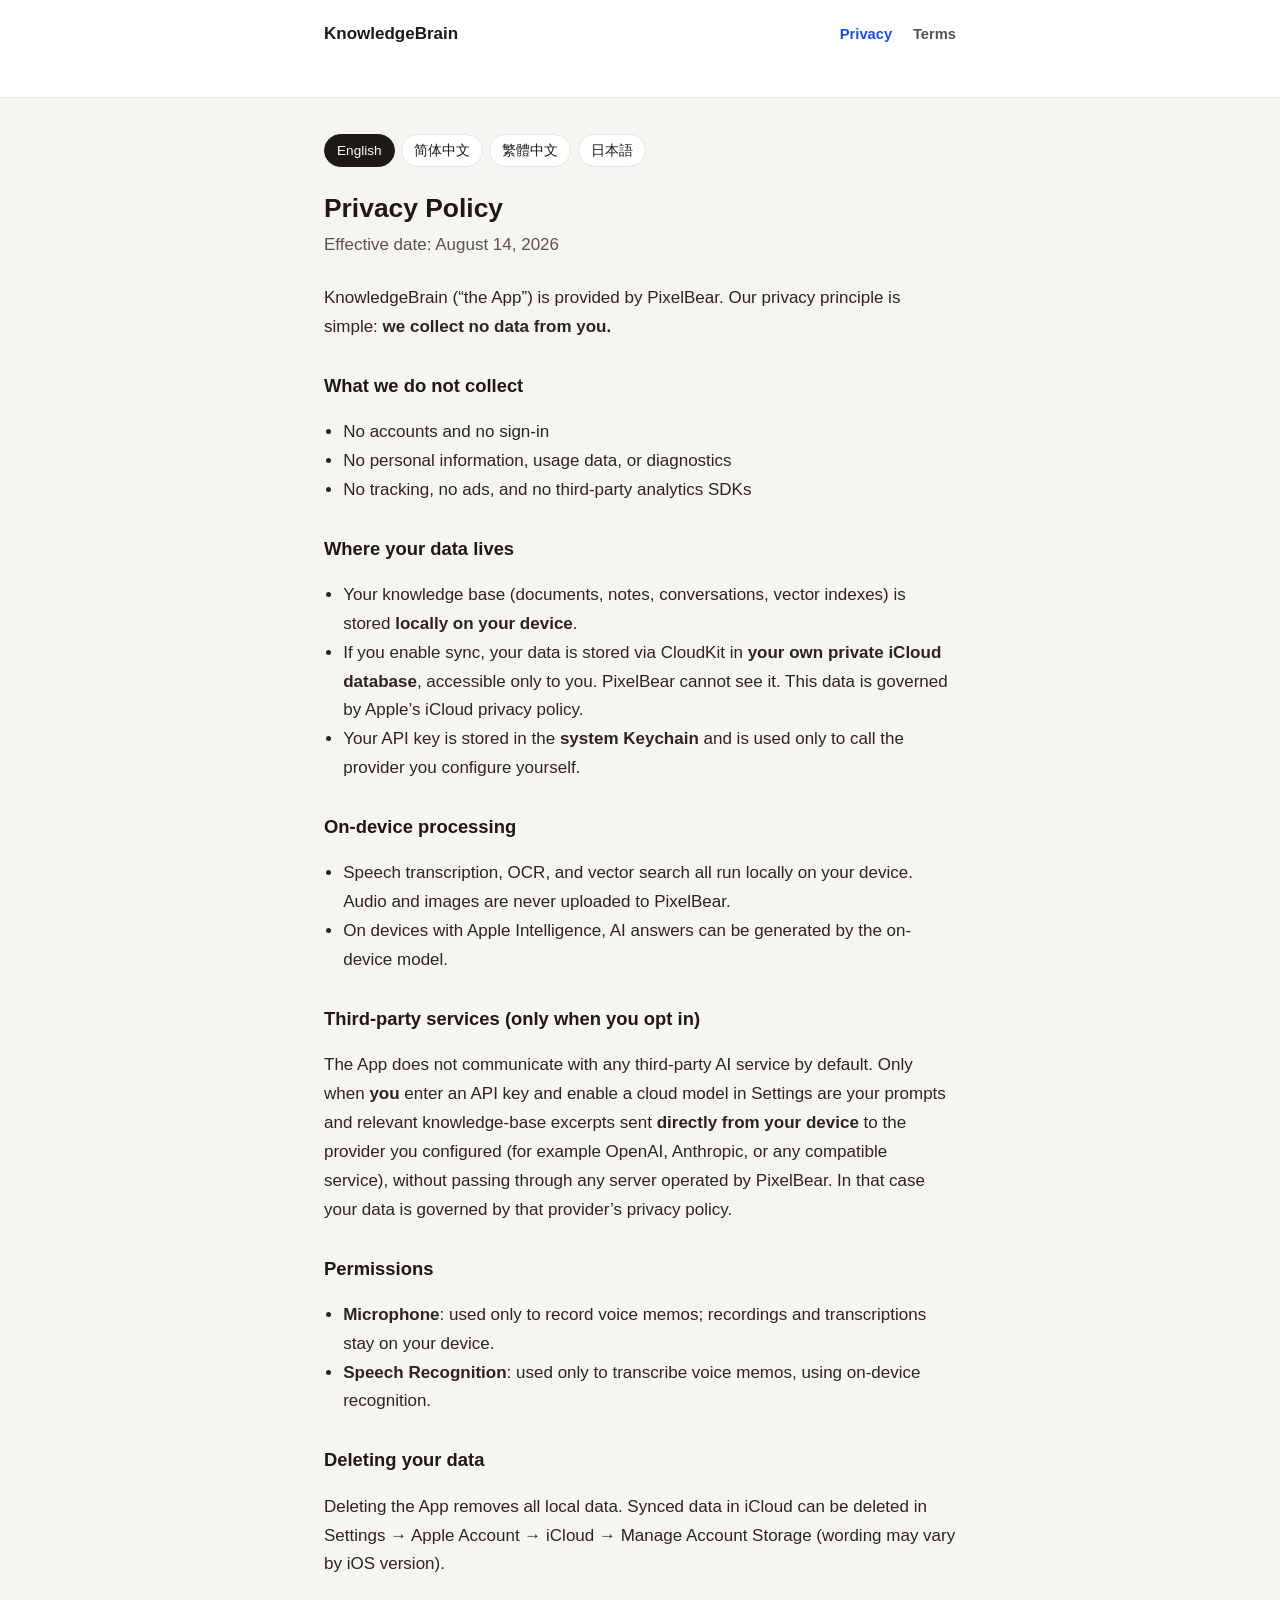
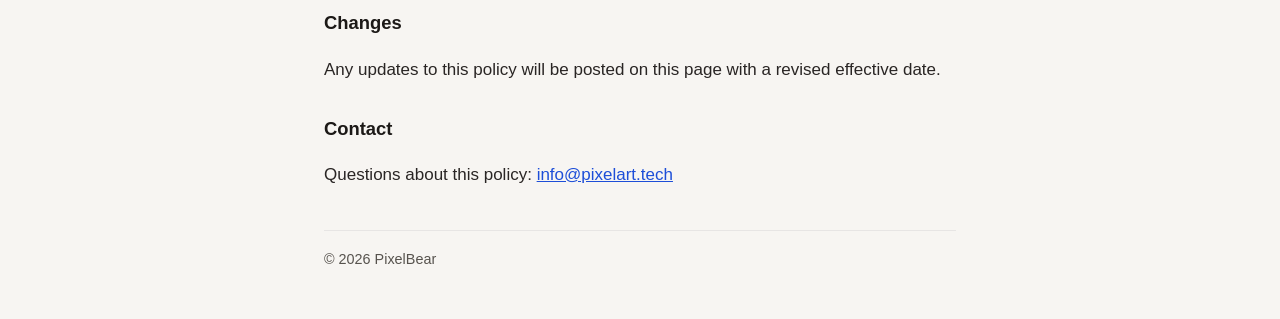
==== privacy.html @ 5ab7535d "Add KnowledgeBrain privacy policy and terms of use. Host a public four-language legal site for App S" ====
<!DOCTYPE html>
<html lang="en">
<head>
  <meta charset="utf-8">
  <meta name="viewport" content="width=device-width, initial-scale=1">
  <title>Privacy Policy · KnowledgeBrain</title>
  <link rel="stylesheet" href="style.css">
</head>
<body>
  <header>
    <div class="wrap brand">
      <a href="index.html">KnowledgeBrain</a>
      <nav class="nav">
        <a href="privacy.html" aria-current="page">Privacy</a>
        <a href="terms.html">Terms</a>
      </nav>
    </div>
  </header>
  <main class="wrap">
    <div class="langs" role="group" aria-label="Language">
      <button type="button" data-set-lang="en">English</button>
      <button type="button" data-set-lang="zh-Hans">简体中文</button>
      <button type="button" data-set-lang="zh-Hant">繁體中文</button>
      <button type="button" data-set-lang="ja">日本語</button>
    </div>

    <article data-lang-panel="en">
      <h1>Privacy Policy</h1>
      <p class="meta">Effective date: August 14, 2026</p>
      <p>KnowledgeBrain (“the App”) is provided by PixelBear. Our privacy principle is simple: <strong>we collect no data from you.</strong></p>
      <h2>What we do not collect</h2>
      <ul>
        <li>No accounts and no sign-in</li>
        <li>No personal information, usage data, or diagnostics</li>
        <li>No tracking, no ads, and no third-party analytics SDKs</li>
      </ul>
      <h2>Where your data lives</h2>
      <ul>
        <li>Your knowledge base (documents, notes, conversations, vector indexes) is stored <strong>locally on your device</strong>.</li>
        <li>If you enable sync, your data is stored via CloudKit in <strong>your own private iCloud database</strong>, accessible only to you. PixelBear cannot see it. This data is governed by Apple’s iCloud privacy policy.</li>
        <li>Your API key is stored in the <strong>system Keychain</strong> and is used only to call the provider you configure yourself.</li>
      </ul>
      <h2>On-device processing</h2>
      <ul>
        <li>Speech transcription, OCR, and vector search all run locally on your device. Audio and images are never uploaded to PixelBear.</li>
        <li>On devices with Apple Intelligence, AI answers can be generated by the on-device model.</li>
      </ul>
      <h2>Third-party services (only when you opt in)</h2>
      <p>The App does not communicate with any third-party AI service by default. Only when <strong>you</strong> enter an API key and enable a cloud model in Settings are your prompts and relevant knowledge-base excerpts sent <strong>directly from your device</strong> to the provider you configured (for example OpenAI, Anthropic, or any compatible service), without passing through any server operated by PixelBear. In that case your data is governed by that provider’s privacy policy.</p>
      <h2>Permissions</h2>
      <ul>
        <li><strong>Microphone</strong>: used only to record voice memos; recordings and transcriptions stay on your device.</li>
        <li><strong>Speech Recognition</strong>: used only to transcribe voice memos, using on-device recognition.</li>
      </ul>
      <h2>Deleting your data</h2>
      <p>Deleting the App removes all local data. Synced data in iCloud can be deleted in Settings → Apple Account → iCloud → Manage Account Storage (wording may vary by iOS version).</p>
      <h2>Changes</h2>
      <p>Any updates to this policy will be posted on this page with a revised effective date.</p>
      <h2>Contact</h2>
      <p>Questions about this policy: <a href="mailto:info@pixelart.tech">info@pixelart.tech</a></p>
    </article>

    <article data-lang-panel="zh-Hans" hidden>
      <h1>隐私政策</h1>
      <p class="meta">生效日期：2026 年 8 月 14 日</p>
      <p>KnowledgeBrain（以下简称“本应用”）由 PixelBear 提供。我们的隐私原则很简单：<strong>我们不收集你的任何数据。</strong></p>
      <h2>我们不收集的数据</h2>
      <ul>
        <li>不注册账号、不要求登录</li>
        <li>不收集个人信息、使用数据或诊断数据</li>
        <li>不使用任何追踪技术，不含广告，不含第三方分析 SDK</li>
      </ul>
      <h2>你的数据存储在哪里</h2>
      <ul>
        <li>你的知识库内容（文档、笔记、会话、向量索引）存储在<strong>你的设备本地</strong>。</li>
        <li>如果你开启同步，数据通过 CloudKit 存入<strong>你自己的 iCloud 私有数据库</strong>，只有你能访问，PixelBear 无法查看。该数据受 Apple iCloud 隐私政策约束。</li>
        <li>你的 API Key 存储在<strong>系统钥匙串（Keychain）</strong>中，仅用于向你自行配置的服务商发起请求。</li>
      </ul>
      <h2>设备端处理</h2>
      <ul>
        <li>语音转写、OCR、向量检索均在设备本地完成，音频与图片不会上传给 PixelBear。</li>
        <li>在支持 Apple Intelligence 的设备上，AI 回答可由设备本地模型生成。</li>
      </ul>
      <h2>第三方服务（仅在你主动配置时）</h2>
      <p>本应用默认不与任何第三方 AI 服务通信。仅当你在设置中<strong>自行填写 API Key 并启用云端模型</strong>时，你的提问内容及相关知识库片段会从你的设备<strong>直接</strong>发送至你配置的服务商（如 OpenAI、Anthropic 或其他兼容服务），不经过 PixelBear 的任何服务器。此时你的数据受该服务商隐私政策约束。</p>
      <h2>权限说明</h2>
      <ul>
        <li><strong>麦克风</strong>：仅用于录制语音速记，录音与转写均保留在本地。</li>
        <li><strong>语音识别</strong>：仅用于将语音速记转为文字，使用设备端识别。</li>
      </ul>
      <h2>数据删除</h2>
      <p>删除本应用即可删除设备上的全部本地数据；iCloud 中的同步数据可在“设置 → Apple 账户 → iCloud → 管理账户储存空间”中删除（具体文案随 iOS 版本可能略有不同）。</p>
      <h2>政策变更</h2>
      <p>如本政策有更新，将在此页面公布并更新生效日期。</p>
      <h2>联系我们</h2>
      <p>如对本隐私政策有任何疑问，请发送邮件至 <a href="mailto:info@pixelart.tech">info@pixelart.tech</a></p>
    </article>

    <article data-lang-panel="zh-Hant" hidden>
      <h1>隱私權政策</h1>
      <p class="meta">生效日期：2026 年 8 月 14 日</p>
      <p>KnowledgeBrain（以下稱「本 App」）由 PixelBear 提供。我們的隱私原則很簡單：<strong>我們不收集你的任何資料。</strong></p>
      <h2>我們不收集的資料</h2>
      <ul>
        <li>不註冊帳號、不要求登入</li>
        <li>不收集個人資訊、使用資料或診斷資料</li>
        <li>不使用任何追蹤技術，不含廣告，不含第三方分析 SDK</li>
      </ul>
      <h2>你的資料儲存在哪裡</h2>
      <ul>
        <li>你的知識庫內容（文件、筆記、對話、向量索引）儲存在<strong>你的裝置本機</strong>。</li>
        <li>若你開啟同步，資料會透過 CloudKit 存入<strong>你自己的 iCloud 私人資料庫</strong>，只有你能存取，PixelBear 無法檢視。該資料受 Apple iCloud 隱私權政策約束。</li>
        <li>你的 API 金鑰儲存在<strong>系統鑰匙圈（Keychain）</strong>中，僅用於向你自行設定的服務商發起請求。</li>
      </ul>
      <h2>裝置端處理</h2>
      <ul>
        <li>語音轉寫、OCR、向量搜尋均在裝置本機完成，音訊與圖片不會上傳給 PixelBear。</li>
        <li>在支援 Apple Intelligence 的裝置上，AI 回答可由裝置本機模型產生。</li>
      </ul>
      <h2>第三方服務（僅在你主動設定時）</h2>
      <p>本 App 預設不與任何第三方 AI 服務通訊。僅當你在設定中<strong>自行填寫 API 金鑰並啟用雲端模型</strong>時，你的提問內容及相關知識庫片段會從你的裝置<strong>直接</strong>傳送至你設定的服務商（例如 OpenAI、Anthropic 或其他相容服務），不經過 PixelBear 的任何伺服器。此時你的資料受該服務商隱私權政策約束。</p>
      <h2>權限說明</h2>
      <ul>
        <li><strong>麥克風</strong>：僅用於錄製語音速記，錄音與轉寫均保留在本機。</li>
        <li><strong>語音辨識</strong>：僅用於將語音速記轉為文字，使用裝置端辨識。</li>
      </ul>
      <h2>資料刪除</h2>
      <p>刪除本 App 即可刪除裝置上的全部本機資料；iCloud 中的同步資料可在「設定 → Apple 帳號 → iCloud → 管理帳號儲存空間」中刪除（實際文案可能隨 iOS 版本略有不同）。</p>
      <h2>政策變更</h2>
      <p>如本政策有更新，將在此頁面公布並更新生效日期。</p>
      <h2>聯絡我們</h2>
      <p>如對本隱私權政策有任何疑問，請寄信至 <a href="mailto:info@pixelart.tech">info@pixelart.tech</a></p>
    </article>

    <article data-lang-panel="ja" hidden>
      <h1>プライバシーポリシー</h1>
      <p class="meta">施行日: 2026 年 8 月 14 日</p>
      <p>KnowledgeBrain（以下「本アプリ」）は PixelBear が提供します。プライバシーの原則は単純です。<strong>当社はあなたからデータを収集しません。</strong></p>
      <h2>収集しないデータ</h2>
      <ul>
        <li>アカウント登録やサインインはありません</li>
        <li>個人情報、利用データ、診断データは収集しません</li>
        <li>トラッキング、広告、第三者の分析 SDK はありません</li>
      </ul>
      <h2>データの保存場所</h2>
      <ul>
        <li>ナレッジベース（文書、ノート、会話、ベクトル索引）は<strong>お使いの端末内</strong>に保存されます。</li>
        <li>同期を有効にした場合、データは CloudKit 経由で<strong>あなた自身の iCloud プライベートデータベース</strong>に保存され、あなただけがアクセスできます。PixelBear は内容を閲覧できません。このデータは Apple の iCloud プライバシーポリシーの対象です。</li>
        <li>API キーは<strong>システムのキーチェーン</strong>に保存され、あなたが設定したプロバイダへのリクエストにのみ使用されます。</li>
      </ul>
      <h2>オンデバイス処理</h2>
      <ul>
        <li>音声書き起こし、OCR、ベクトル検索はすべて端末上で実行されます。音声や画像が PixelBear にアップロードされることはありません。</li>
        <li>Apple Intelligence 対応端末では、回答をオンデバイスモデルで生成できます。</li>
      </ul>
      <h2>第三者サービス（オプトイン時のみ）</h2>
      <p>本アプリは、初期状態では第三者の AI サービスと通信しません。<strong>あなたが</strong>設定で API キーを入力し、クラウドモデルを有効にした場合に限り、質問文および関連するナレッジの抜粋が<strong>端末から直接</strong>、設定したプロバイダ（OpenAI、Anthropic、その他互換サービスなど）へ送信されます。PixelBear が運営するサーバーを経由しません。その場合のデータ取り扱いは、当該プロバイダのプライバシーポリシーに従います。</p>
      <h2>権限</h2>
      <ul>
        <li><strong>マイク</strong>: ボイスメモの録音のみに使用します。録音と書き起こしは端末内に留まります。</li>
        <li><strong>音声認識</strong>: ボイスメモの文字起こしのみに使用し、オンデバイス認識を用います。</li>
      </ul>
      <h2>データの削除</h2>
      <p>本アプリを削除すると、端末上のローカルデータはすべて削除されます。iCloud 上の同期データは、「設定 → Apple アカウント → iCloud → アカウントストレージを管理」から削除できます（iOS のバージョンにより表記が異なる場合があります）。</p>
      <h2>変更</h2>
      <p>本ポリシーを更新する場合は、本ページに掲載し、施行日を改訂します。</p>
      <h2>お問い合わせ</h2>
      <p>本ポリシーに関するご質問は <a href="mailto:info@pixelart.tech">info@pixelart.tech</a> までご連絡ください。</p>
    </article>

    <footer>© 2026 PixelBear</footer>
  </main>
  <script src="lang.js"></script>
</body>
</html>
---- style.css ----
:root {
  --bg: #f7f5f2;
  --card: #fff;
  --text: #1c1917;
  --muted: #57534e;
  --line: #e7e5e4;
  --accent: #1d4ed8;
}
* { box-sizing: border-box; }
html { color-scheme: light; }
body {
  margin: 0;
  font: 17px/1.7 "SF Pro Text", "PingFang SC", "Hiragino Sans", "Noto Sans CJK", sans-serif;
  color: var(--text);
  background: var(--bg);
}
header {
  border-bottom: 1px solid var(--line);
  background: var(--card);
}
.wrap {
  max-width: 42rem;
  margin: 0 auto;
  padding: 1.25rem 1.25rem 3rem;
}
.brand {
  display: flex;
  justify-content: space-between;
  align-items: baseline;
  gap: 1rem;
  flex-wrap: wrap;
}
.brand a { color: inherit; text-decoration: none; font-weight: 650; }
.nav a {
  color: var(--muted);
  text-decoration: none;
  margin-left: 1rem;
  font-size: 0.92rem;
}
.nav a:hover, .nav a[aria-current="page"] { color: var(--accent); }
.langs {
  display: flex;
  flex-wrap: wrap;
  gap: 0.4rem;
  margin: 1rem 0 1.5rem;
}
.langs button {
  appearance: none;
  border: 1px solid var(--line);
  background: var(--card);
  color: var(--text);
  border-radius: 999px;
  padding: 0.25rem 0.75rem;
  cursor: pointer;
  font: inherit;
  font-size: 0.85rem;
}
.langs button[aria-pressed="true"] {
  background: #1c1917;
  color: #fff;
  border-color: #1c1917;
}
h1 { font-size: 1.65rem; line-height: 1.3; margin: 0 0 0.35rem; }
.meta { color: var(--muted); margin: 0 0 1.5rem; }
h2 { font-size: 1.15rem; margin: 1.75rem 0 0.5rem; }
p, li { color: #292524; }
ul { padding-left: 1.2rem; }
a { color: var(--accent); }
.card-list { list-style: none; padding: 0; }
.card-list li {
  background: var(--card);
  border: 1px solid var(--line);
  border-radius: 12px;
  margin: 0 0 0.75rem;
  padding: 1rem 1.1rem;
}
.card-list a { font-weight: 650; text-decoration: none; }
.card-list p { margin: 0.35rem 0 0; color: var(--muted); font-size: 0.95rem; }
footer {
  margin-top: 2.5rem;
  padding-top: 1rem;
  border-top: 1px solid var(--line);
  color: var(--muted);
  font-size: 0.9rem;
}
[hidden] { display: none !important; }
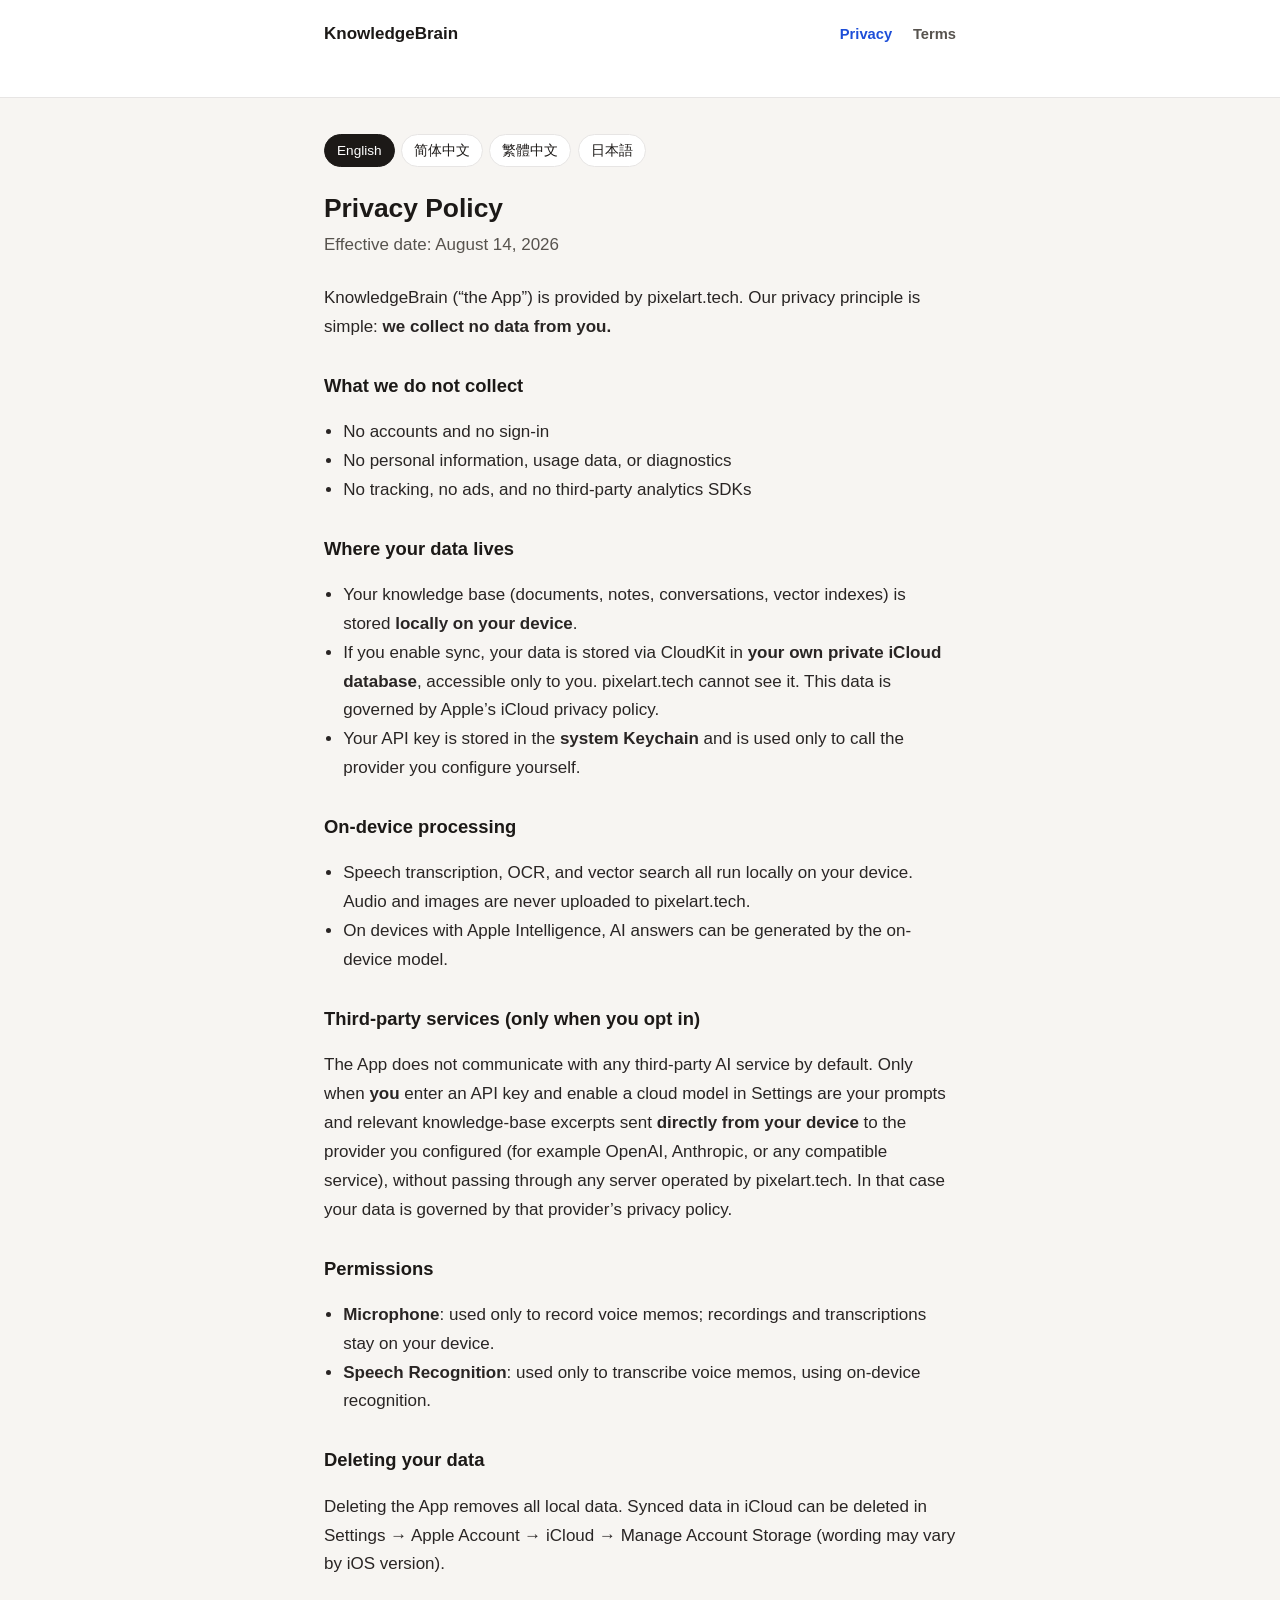
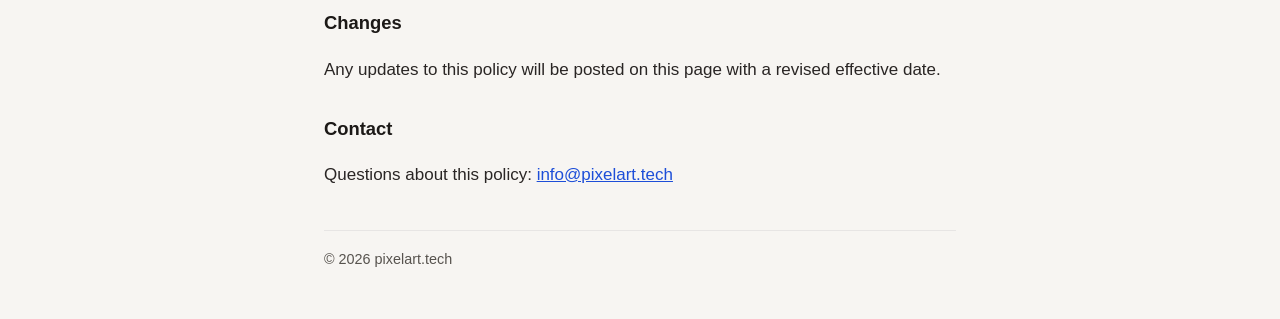
==== commit 5bcc8b60: "Replace PixelBear with pixelart.tech on legal pages. Use the public brand name that matches the cont" ====
--- a/privacy.html
+++ b/privacy.html
@@ -27,7 +27,7 @@
     <article data-lang-panel="en">
       <h1>Privacy Policy</h1>
       <p class="meta">Effective date: August 14, 2026</p>
-      <p>KnowledgeBrain (“the App”) is provided by PixelBear. Our privacy principle is simple: <strong>we collect no data from you.</strong></p>
+      <p>KnowledgeBrain (“the App”) is provided by pixelart.tech. Our privacy principle is simple: <strong>we collect no data from you.</strong></p>
       <h2>What we do not collect</h2>
       <ul>
         <li>No accounts and no sign-in</li>
@@ -37,16 +37,16 @@
       <h2>Where your data lives</h2>
       <ul>
         <li>Your knowledge base (documents, notes, conversations, vector indexes) is stored <strong>locally on your device</strong>.</li>
-        <li>If you enable sync, your data is stored via CloudKit in <strong>your own private iCloud database</strong>, accessible only to you. PixelBear cannot see it. This data is governed by Apple’s iCloud privacy policy.</li>
+        <li>If you enable sync, your data is stored via CloudKit in <strong>your own private iCloud database</strong>, accessible only to you. pixelart.tech cannot see it. This data is governed by Apple’s iCloud privacy policy.</li>
         <li>Your API key is stored in the <strong>system Keychain</strong> and is used only to call the provider you configure yourself.</li>
       </ul>
       <h2>On-device processing</h2>
       <ul>
-        <li>Speech transcription, OCR, and vector search all run locally on your device. Audio and images are never uploaded to PixelBear.</li>
+        <li>Speech transcription, OCR, and vector search all run locally on your device. Audio and images are never uploaded to pixelart.tech.</li>
         <li>On devices with Apple Intelligence, AI answers can be generated by the on-device model.</li>
       </ul>
       <h2>Third-party services (only when you opt in)</h2>
-      <p>The App does not communicate with any third-party AI service by default. Only when <strong>you</strong> enter an API key and enable a cloud model in Settings are your prompts and relevant knowledge-base excerpts sent <strong>directly from your device</strong> to the provider you configured (for example OpenAI, Anthropic, or any compatible service), without passing through any server operated by PixelBear. In that case your data is governed by that provider’s privacy policy.</p>
+      <p>The App does not communicate with any third-party AI service by default. Only when <strong>you</strong> enter an API key and enable a cloud model in Settings are your prompts and relevant knowledge-base excerpts sent <strong>directly from your device</strong> to the provider you configured (for example OpenAI, Anthropic, or any compatible service), without passing through any server operated by pixelart.tech. In that case your data is governed by that provider’s privacy policy.</p>
       <h2>Permissions</h2>
       <ul>
         <li><strong>Microphone</strong>: used only to record voice memos; recordings and transcriptions stay on your device.</li>
@@ -63,7 +63,7 @@
     <article data-lang-panel="zh-Hans" hidden>
       <h1>隐私政策</h1>
       <p class="meta">生效日期：2026 年 8 月 14 日</p>
-      <p>KnowledgeBrain（以下简称“本应用”）由 PixelBear 提供。我们的隐私原则很简单：<strong>我们不收集你的任何数据。</strong></p>
+      <p>KnowledgeBrain（以下简称“本应用”）由 pixelart.tech 提供。我们的隐私原则很简单：<strong>我们不收集你的任何数据。</strong></p>
       <h2>我们不收集的数据</h2>
       <ul>
         <li>不注册账号、不要求登录</li>
@@ -73,16 +73,16 @@
       <h2>你的数据存储在哪里</h2>
       <ul>
         <li>你的知识库内容（文档、笔记、会话、向量索引）存储在<strong>你的设备本地</strong>。</li>
-        <li>如果你开启同步，数据通过 CloudKit 存入<strong>你自己的 iCloud 私有数据库</strong>，只有你能访问，PixelBear 无法查看。该数据受 Apple iCloud 隐私政策约束。</li>
+        <li>如果你开启同步，数据通过 CloudKit 存入<strong>你自己的 iCloud 私有数据库</strong>，只有你能访问，pixelart.tech 无法查看。该数据受 Apple iCloud 隐私政策约束。</li>
         <li>你的 API Key 存储在<strong>系统钥匙串（Keychain）</strong>中，仅用于向你自行配置的服务商发起请求。</li>
       </ul>
       <h2>设备端处理</h2>
       <ul>
-        <li>语音转写、OCR、向量检索均在设备本地完成，音频与图片不会上传给 PixelBear。</li>
+        <li>语音转写、OCR、向量检索均在设备本地完成，音频与图片不会上传给 pixelart.tech。</li>
         <li>在支持 Apple Intelligence 的设备上，AI 回答可由设备本地模型生成。</li>
       </ul>
       <h2>第三方服务（仅在你主动配置时）</h2>
-      <p>本应用默认不与任何第三方 AI 服务通信。仅当你在设置中<strong>自行填写 API Key 并启用云端模型</strong>时，你的提问内容及相关知识库片段会从你的设备<strong>直接</strong>发送至你配置的服务商（如 OpenAI、Anthropic 或其他兼容服务），不经过 PixelBear 的任何服务器。此时你的数据受该服务商隐私政策约束。</p>
+      <p>本应用默认不与任何第三方 AI 服务通信。仅当你在设置中<strong>自行填写 API Key 并启用云端模型</strong>时，你的提问内容及相关知识库片段会从你的设备<strong>直接</strong>发送至你配置的服务商（如 OpenAI、Anthropic 或其他兼容服务），不经过 pixelart.tech 的任何服务器。此时你的数据受该服务商隐私政策约束。</p>
       <h2>权限说明</h2>
       <ul>
         <li><strong>麦克风</strong>：仅用于录制语音速记，录音与转写均保留在本地。</li>
@@ -99,7 +99,7 @@
     <article data-lang-panel="zh-Hant" hidden>
       <h1>隱私權政策</h1>
       <p class="meta">生效日期：2026 年 8 月 14 日</p>
-      <p>KnowledgeBrain（以下稱「本 App」）由 PixelBear 提供。我們的隱私原則很簡單：<strong>我們不收集你的任何資料。</strong></p>
+      <p>KnowledgeBrain（以下稱「本 App」）由 pixelart.tech 提供。我們的隱私原則很簡單：<strong>我們不收集你的任何資料。</strong></p>
       <h2>我們不收集的資料</h2>
       <ul>
         <li>不註冊帳號、不要求登入</li>
@@ -109,16 +109,16 @@
       <h2>你的資料儲存在哪裡</h2>
       <ul>
         <li>你的知識庫內容（文件、筆記、對話、向量索引）儲存在<strong>你的裝置本機</strong>。</li>
-        <li>若你開啟同步，資料會透過 CloudKit 存入<strong>你自己的 iCloud 私人資料庫</strong>，只有你能存取，PixelBear 無法檢視。該資料受 Apple iCloud 隱私權政策約束。</li>
+        <li>若你開啟同步，資料會透過 CloudKit 存入<strong>你自己的 iCloud 私人資料庫</strong>，只有你能存取，pixelart.tech 無法檢視。該資料受 Apple iCloud 隱私權政策約束。</li>
         <li>你的 API 金鑰儲存在<strong>系統鑰匙圈（Keychain）</strong>中，僅用於向你自行設定的服務商發起請求。</li>
       </ul>
       <h2>裝置端處理</h2>
       <ul>
-        <li>語音轉寫、OCR、向量搜尋均在裝置本機完成，音訊與圖片不會上傳給 PixelBear。</li>
+        <li>語音轉寫、OCR、向量搜尋均在裝置本機完成，音訊與圖片不會上傳給 pixelart.tech。</li>
         <li>在支援 Apple Intelligence 的裝置上，AI 回答可由裝置本機模型產生。</li>
       </ul>
       <h2>第三方服務（僅在你主動設定時）</h2>
-      <p>本 App 預設不與任何第三方 AI 服務通訊。僅當你在設定中<strong>自行填寫 API 金鑰並啟用雲端模型</strong>時，你的提問內容及相關知識庫片段會從你的裝置<strong>直接</strong>傳送至你設定的服務商（例如 OpenAI、Anthropic 或其他相容服務），不經過 PixelBear 的任何伺服器。此時你的資料受該服務商隱私權政策約束。</p>
+      <p>本 App 預設不與任何第三方 AI 服務通訊。僅當你在設定中<strong>自行填寫 API 金鑰並啟用雲端模型</strong>時，你的提問內容及相關知識庫片段會從你的裝置<strong>直接</strong>傳送至你設定的服務商（例如 OpenAI、Anthropic 或其他相容服務），不經過 pixelart.tech 的任何伺服器。此時你的資料受該服務商隱私權政策約束。</p>
       <h2>權限說明</h2>
       <ul>
         <li><strong>麥克風</strong>：僅用於錄製語音速記，錄音與轉寫均保留在本機。</li>
@@ -135,7 +135,7 @@
     <article data-lang-panel="ja" hidden>
       <h1>プライバシーポリシー</h1>
       <p class="meta">施行日: 2026 年 8 月 14 日</p>
-      <p>KnowledgeBrain（以下「本アプリ」）は PixelBear が提供します。プライバシーの原則は単純です。<strong>当社はあなたからデータを収集しません。</strong></p>
+      <p>KnowledgeBrain（以下「本アプリ」）は pixelart.tech が提供します。プライバシーの原則は単純です。<strong>当社はあなたからデータを収集しません。</strong></p>
       <h2>収集しないデータ</h2>
       <ul>
         <li>アカウント登録やサインインはありません</li>
@@ -145,16 +145,16 @@
       <h2>データの保存場所</h2>
       <ul>
         <li>ナレッジベース（文書、ノート、会話、ベクトル索引）は<strong>お使いの端末内</strong>に保存されます。</li>
-        <li>同期を有効にした場合、データは CloudKit 経由で<strong>あなた自身の iCloud プライベートデータベース</strong>に保存され、あなただけがアクセスできます。PixelBear は内容を閲覧できません。このデータは Apple の iCloud プライバシーポリシーの対象です。</li>
+        <li>同期を有効にした場合、データは CloudKit 経由で<strong>あなた自身の iCloud プライベートデータベース</strong>に保存され、あなただけがアクセスできます。pixelart.tech は内容を閲覧できません。このデータは Apple の iCloud プライバシーポリシーの対象です。</li>
         <li>API キーは<strong>システムのキーチェーン</strong>に保存され、あなたが設定したプロバイダへのリクエストにのみ使用されます。</li>
       </ul>
       <h2>オンデバイス処理</h2>
       <ul>
-        <li>音声書き起こし、OCR、ベクトル検索はすべて端末上で実行されます。音声や画像が PixelBear にアップロードされることはありません。</li>
+        <li>音声書き起こし、OCR、ベクトル検索はすべて端末上で実行されます。音声や画像が pixelart.tech にアップロードされることはありません。</li>
         <li>Apple Intelligence 対応端末では、回答をオンデバイスモデルで生成できます。</li>
       </ul>
       <h2>第三者サービス（オプトイン時のみ）</h2>
-      <p>本アプリは、初期状態では第三者の AI サービスと通信しません。<strong>あなたが</strong>設定で API キーを入力し、クラウドモデルを有効にした場合に限り、質問文および関連するナレッジの抜粋が<strong>端末から直接</strong>、設定したプロバイダ（OpenAI、Anthropic、その他互換サービスなど）へ送信されます。PixelBear が運営するサーバーを経由しません。その場合のデータ取り扱いは、当該プロバイダのプライバシーポリシーに従います。</p>
+      <p>本アプリは、初期状態では第三者の AI サービスと通信しません。<strong>あなたが</strong>設定で API キーを入力し、クラウドモデルを有効にした場合に限り、質問文および関連するナレッジの抜粋が<strong>端末から直接</strong>、設定したプロバイダ（OpenAI、Anthropic、その他互換サービスなど）へ送信されます。pixelart.tech が運営するサーバーを経由しません。その場合のデータ取り扱いは、当該プロバイダのプライバシーポリシーに従います。</p>
       <h2>権限</h2>
       <ul>
         <li><strong>マイク</strong>: ボイスメモの録音のみに使用します。録音と書き起こしは端末内に留まります。</li>
@@ -168,7 +168,7 @@
       <p>本ポリシーに関するご質問は <a href="mailto:info@pixelart.tech">info@pixelart.tech</a> までご連絡ください。</p>
     </article>
 
-    <footer>© 2026 PixelBear</footer>
+    <footer>© 2026 pixelart.tech</footer>
   </main>
   <script src="lang.js"></script>
 </body>
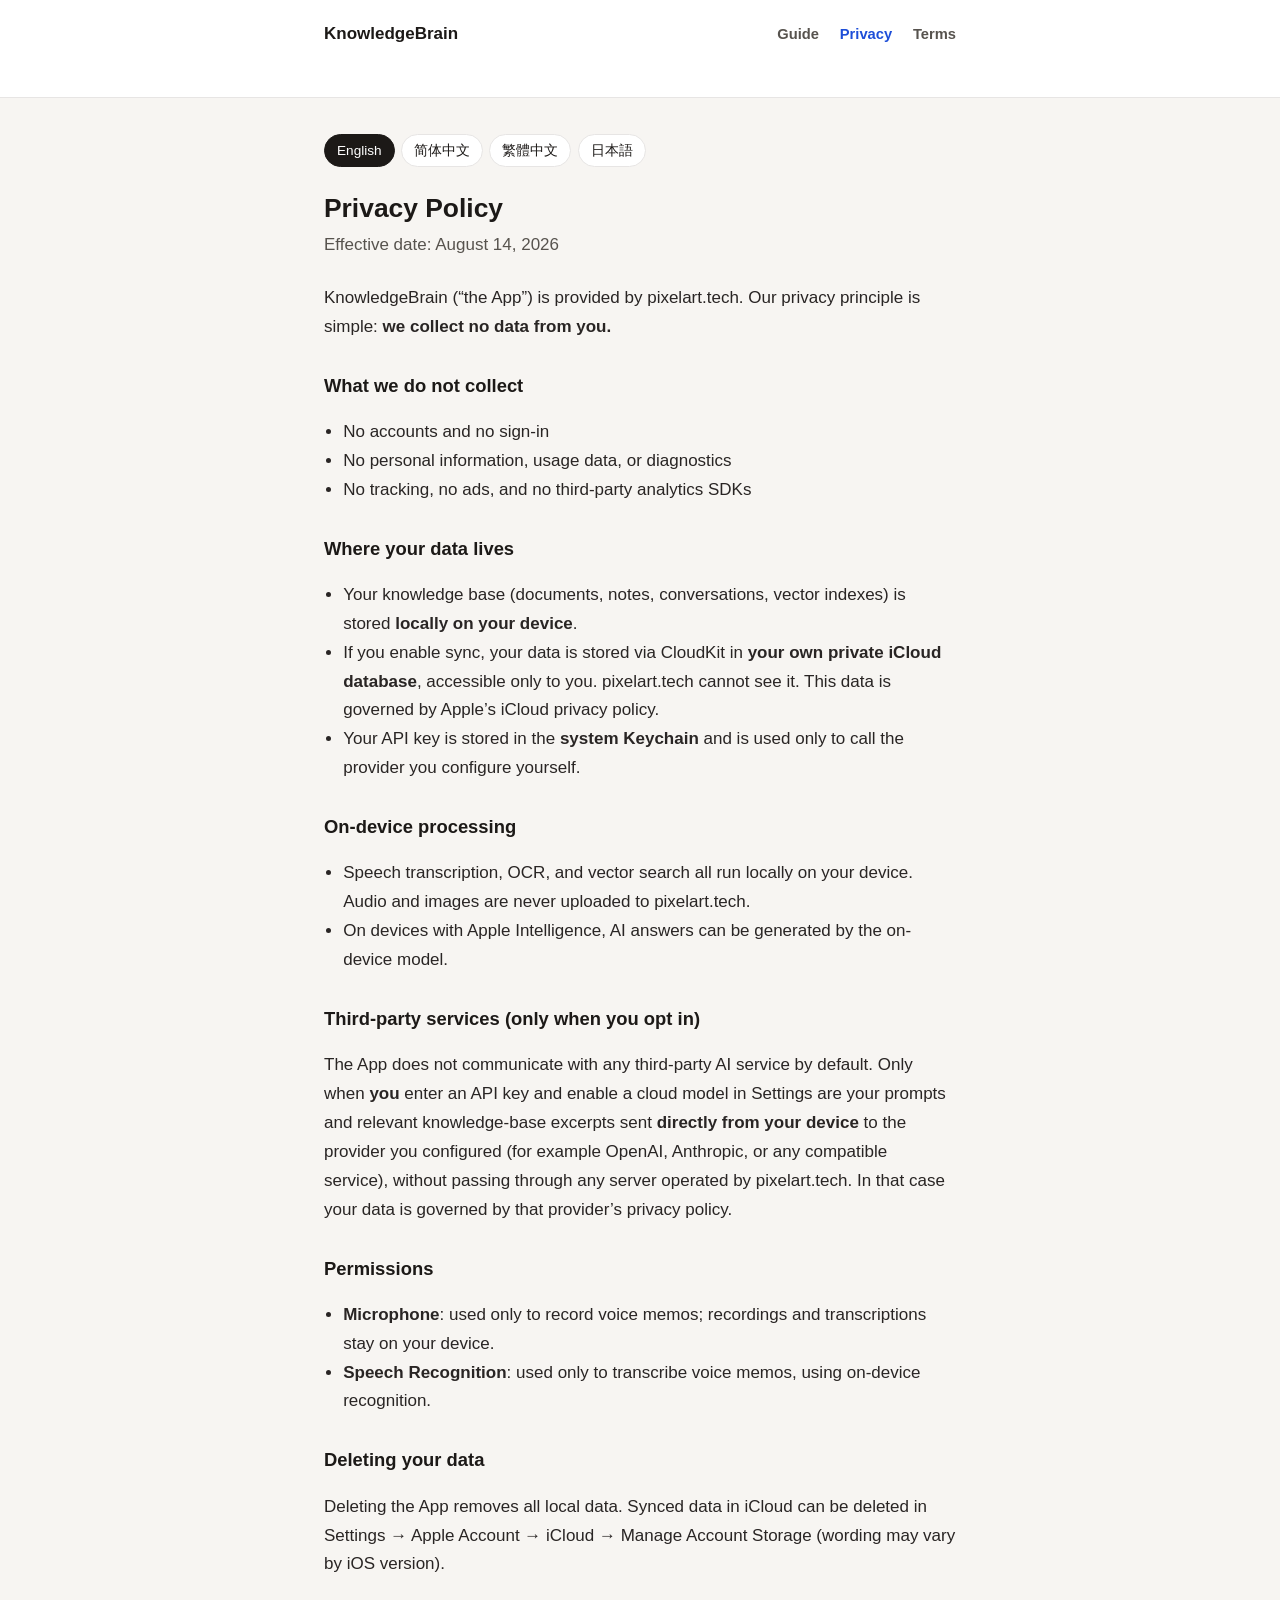
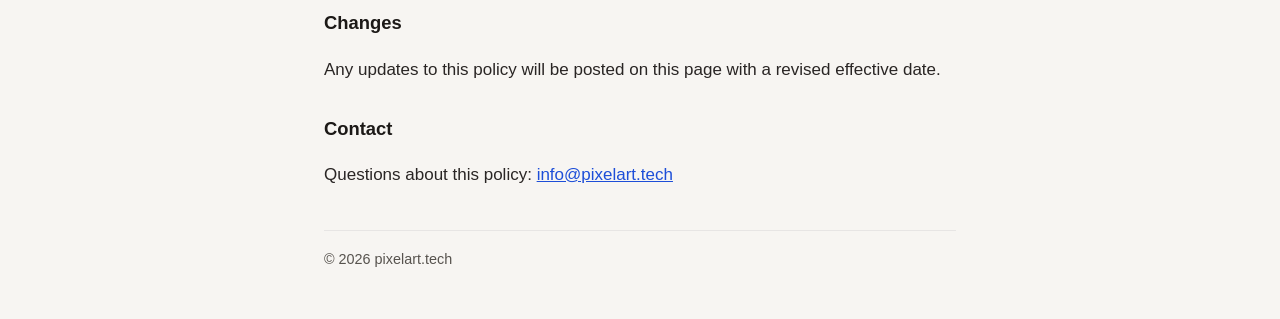
==== commit 097e69d3: "Redeploy: add guide page and localized screenshots, sync latest content" ====
--- a/privacy.html
+++ b/privacy.html
@@ -11,6 +11,7 @@
     <div class="wrap brand">
       <a href="index.html">KnowledgeBrain</a>
       <nav class="nav">
+        <a href="guide.html">Guide</a>
         <a href="privacy.html" aria-current="page">Privacy</a>
         <a href="terms.html">Terms</a>
       </nav>
--- a/style.css
+++ b/style.css
@@ -84,3 +84,63 @@
   font-size: 0.9rem;
 }
 [hidden] { display: none !important; }
+
+/* product intro & guide pages */
+.hero { padding: 0.5rem 0 0; }
+.hero h1 { font-size: 2rem; margin-bottom: 0.15rem; }
+.tagline { font-size: 1.15rem; font-weight: 650; margin: 0 0 0.5rem; }
+.lede { color: var(--muted); margin: 0 0 0.75rem; }
+.cta-row { display: flex; flex-wrap: wrap; gap: 0.6rem; margin: 0.5rem 0 1rem; }
+.btn {
+  display: inline-block;
+  background: var(--accent);
+  color: #fff;
+  border-radius: 10px;
+  padding: 0.5rem 1rem;
+  text-decoration: none;
+  font-weight: 600;
+  font-size: 0.95rem;
+}
+.btn.secondary {
+  background: var(--card);
+  color: var(--accent);
+  border: 1px solid var(--line);
+}
+.grid {
+  display: grid;
+  grid-template-columns: repeat(auto-fit, minmax(15rem, 1fr));
+  gap: 0.75rem;
+}
+.feature {
+  background: var(--card);
+  border: 1px solid var(--line);
+  border-radius: 12px;
+  padding: 1rem 1.1rem;
+}
+.feature h3 { margin: 0 0 0.3rem; font-size: 1rem; }
+.feature p { margin: 0; color: var(--muted); font-size: 0.95rem; }
+.shots {
+  display: flex;
+  gap: 0.75rem;
+  overflow-x: auto;
+  padding: 0.25rem 0 0.5rem;
+}
+.shots img {
+  height: 26rem;
+  max-width: none;
+  border-radius: 16px;
+  border: 1px solid var(--line);
+  background: var(--card);
+}
+.shots img.guide { height: 22rem; }
+.tip {
+  background: #eef4ff;
+  border: 1px solid #d6e4ff;
+  border-radius: 10px;
+  padding: 0.7rem 1rem;
+  font-size: 0.95rem;
+}
+@media (max-width: 40rem) {
+  .shots img { height: 20rem; }
+  .shots img.guide { height: 17rem; }
+}
